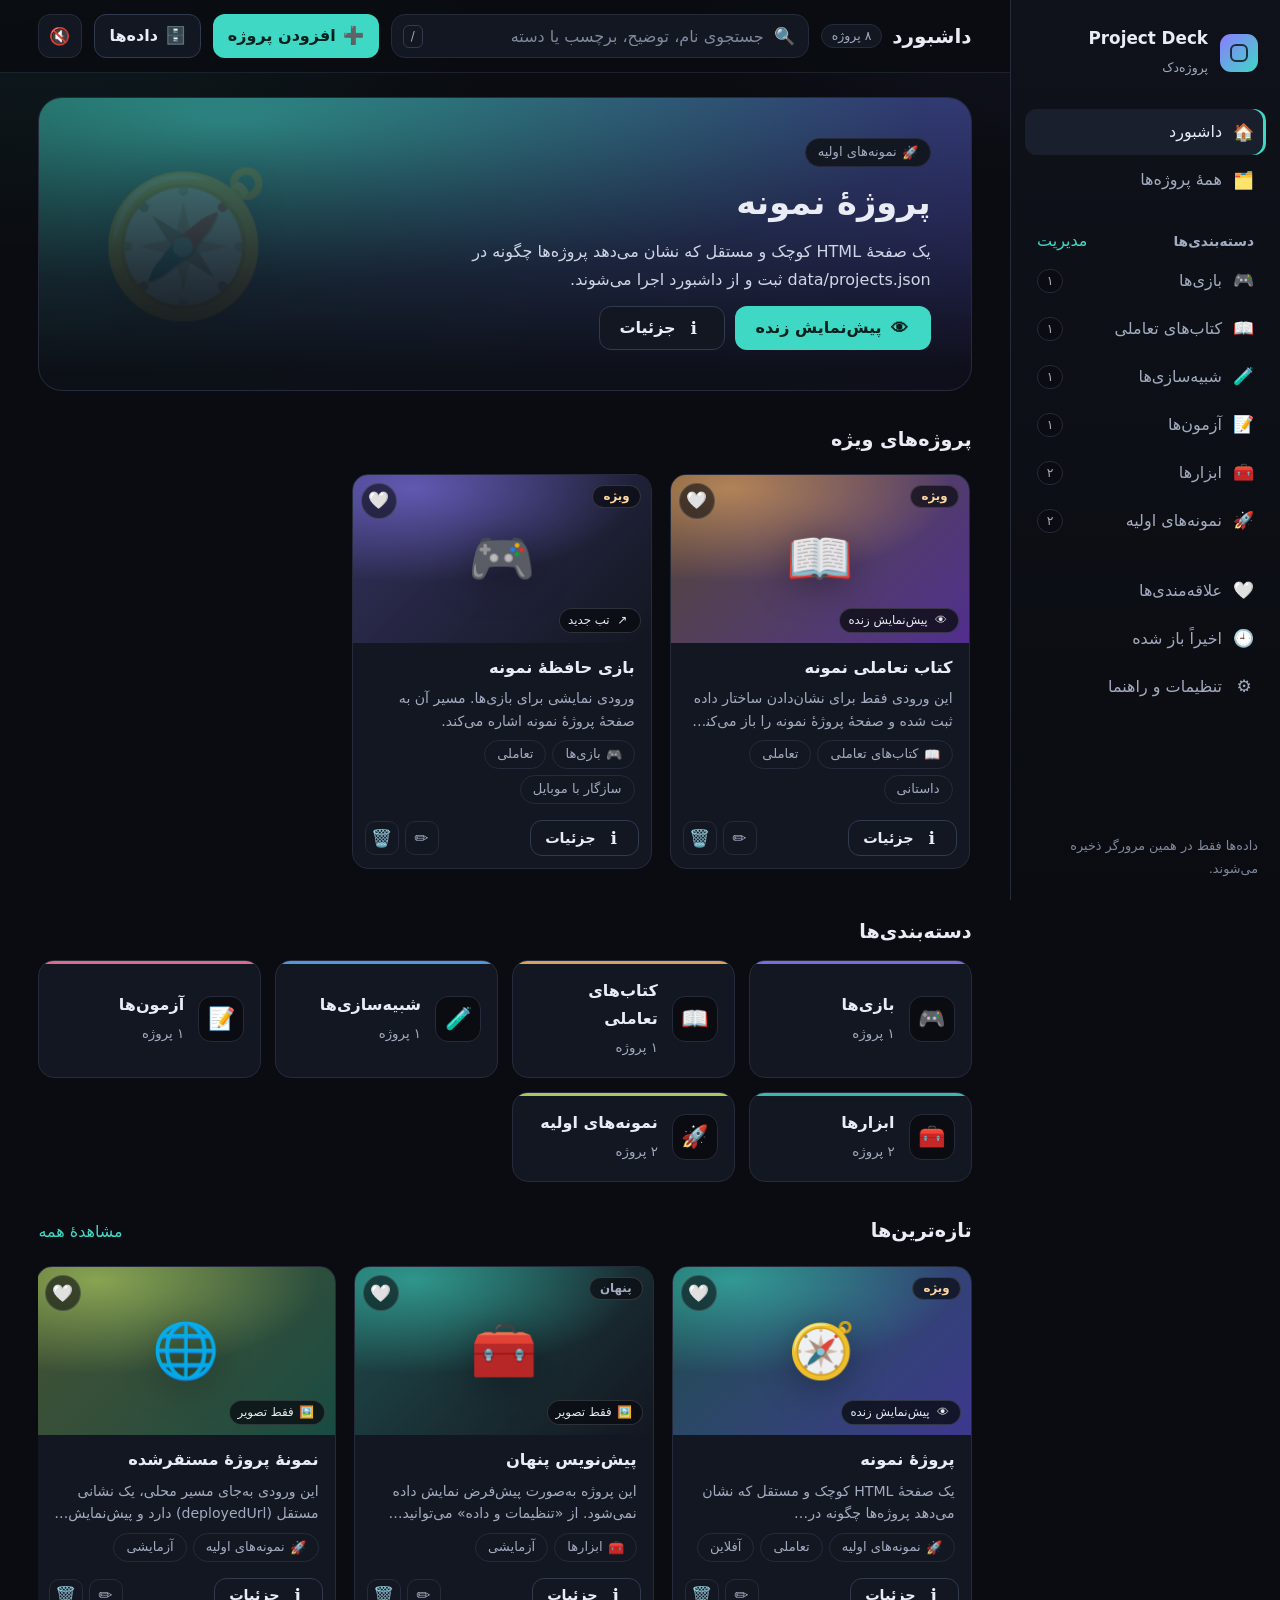
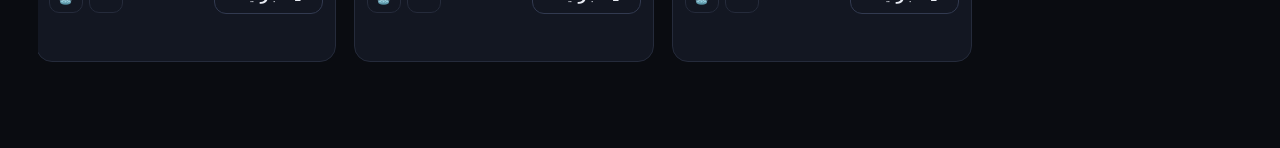
==== index.html @ 65c1cb89 "Create htaml-dashboard" ====
<!doctype html>
<html lang="fa" dir="rtl">
<head>
  <meta charset="utf-8">
  <meta name="viewport" content="width=device-width, initial-scale=1, viewport-fit=cover">
  <title>Project Deck | پروژه‌دک</title>
  <meta name="description" content="داشبورد شخصی برای سازمان‌دهی، پیش‌نمایش و اجرای پروژه‌های HTML.">
  <meta name="color-scheme" content="dark">
  <meta name="theme-color" content="#0a0c11">
  <link rel="icon" href="data:,">
  <link rel="stylesheet" href="assets/css/theme.css">
  <link rel="stylesheet" href="assets/css/style.css">
</head>
<body>
  <a class="skip-link" href="#main">پرش به محتوای اصلی</a>
  <div id="boot-notice" class="boot-notice" role="status" hidden></div>
  <div id="storage-notice" class="boot-notice" role="status" hidden></div>
  <script>
    /* اگر ماژول‌ها لود نشوند (مثلاً با file://) همین پیام دیده می‌شود؛ app.js پس از بوت موفق آن را پنهان می‌کند. */
    (function () {
      if (location.protocol === 'file:') {
        var n = document.getElementById('boot-notice');
        n.hidden = false;
        n.textContent = 'این صفحه با file:// باز شده است و مرورگر ماژول‌های جاوااسکریپت و خواندن JSON را مسدود می‌کند. پوشهٔ پروژه را با یک سرور ایستا اجرا کنید (راهنما در README.md).';
      }
    })();
  </script>

  <div class="app" id="app">
    <aside class="sidebar" id="sidebar" aria-label="ناوبری اصلی">
      <div class="brand">
        <span class="brand-mark" aria-hidden="true"></span>
        <div><strong id="brand-title">Project Deck</strong><small>پروژه‌دک</small></div>
      </div>
      <nav class="nav" id="nav-main" aria-label="بخش‌های اصلی"></nav>
      <div class="nav-group">
        <div class="nav-title-row"><h2 class="nav-title">دسته‌بندی‌ها</h2>
          <button type="button" class="link" id="manage-cats-btn" data-action="manage-categories" hidden>مدیریت</button></div>
        <nav class="nav" id="nav-categories" aria-label="دسته‌بندی‌ها"></nav>
      </div>
      <nav class="nav" id="nav-lib" aria-label="کتابخانهٔ شخصی"></nav>
      <p class="sidebar-foot">داده‌ها فقط در همین مرورگر ذخیره می‌شوند.</p>
    </aside>
    <div class="scrim" id="scrim" hidden></div>

    <div class="main-col">
      <header class="topbar">
        <button type="button" class="icon-btn menu-btn" id="menu-btn" aria-label="باز کردن منو" aria-controls="sidebar" aria-expanded="false" data-icon="menu"></button>
        <div class="topbar-title">
          <h1 id="page-title">داشبورد</h1>
          <span class="count-pill" id="page-count" hidden></span>
        </div>
        <form class="search" id="search-form" role="search">
          <label class="sr-only" for="search-input">جستجو در پروژه‌ها</label>
          <span class="search-ico" data-icon="search" aria-hidden="true"></span>
          <input id="search-input" type="search" placeholder="جستجوی نام، توضیح، برچسب یا دسته" autocomplete="off" spellcheck="false">
          <button type="button" class="search-clear" id="search-clear" aria-label="پاک کردن جستجو" hidden data-icon="close"></button>
          <kbd aria-hidden="true">/</kbd>
        </form>
        <button type="button" class="btn btn-primary top-btn" id="add-btn" data-action="add-project" aria-label="افزودن پروژه"><span data-icon="plus"></span><span class="hide-sm">افزودن پروژه</span></button>
        <div class="popover-wrap">
          <button type="button" class="btn btn-ghost top-btn" id="data-btn" aria-haspopup="menu" aria-expanded="false" aria-controls="data-menu" aria-label="داده‌ها: ورود، خروج و مدیریت"><span data-icon="data"></span><span class="hide-sm">داده‌ها</span></button>
          <div class="popover" id="data-menu" role="menu" aria-label="داده‌ها" hidden>
            <button type="button" role="menuitem" data-action="export">دریافت خروجی JSON</button>
            <button type="button" role="menuitem" data-action="import-pick">وارد کردن فایل JSON</button>
            <button type="button" role="menuitem" data-action="manage-categories">مدیریت دسته‌ها</button>
            <button type="button" role="menuitemcheckbox" id="manage-toggle" aria-checked="true" data-action="toggle-manage">حالت مدیریت: روشن</button>
            <a role="menuitem" href="?view=settings" data-nav>تنظیمات و راهنما</a>
          </div>
        </div>
        <button type="button" class="icon-btn" id="audio-btn" aria-pressed="false" aria-label="پخش موسیقی محیطی" hidden></button>
      </header>

      <main id="main" tabindex="-1">
        <noscript><p class="boot-notice">برای استفاده از Project Deck باید جاوااسکریپت فعال باشد.</p></noscript>
        <p class="loading">در حال بارگذاری…</p>
      </main>
    </div>
  </div>

  <dialog id="preview-dialog" class="modal modal-lg" aria-labelledby="pv-title"></dialog>
  <dialog id="live-dialog" class="modal modal-xl" aria-labelledby="lv-title"></dialog>
  <input type="file" id="import-input" accept="application/json,.json" hidden>
  <div id="toasts" class="toasts" aria-live="polite"></div>

  <script type="module" src="assets/js/app.js"></script>
</body>
</html>
---- assets/css/theme.css ----
/* Project Deck — theme.css
   هویت بصری در همین فایل است: رنگ‌ها، شعاع گوشه‌ها، فونت و پس‌زمینه.
   برای تغییر ظاهر فقط مقدارهای زیر را عوض کنید؛ منطق برنامه و style.css را لازم نیست دست بزنید.
   --accent       رنگ اصلی (دکمه‌های اصلی، فوکوس، وضعیت فعال)
   --accent-2     رنگ ثانویه (کم‌مصرف: گرادیان آرم و نقاط تأکید)
   --font-ui      فونت رابط؛ فونت محلی را در style.css با @font-face تعریف کنید
   --bg-image     تصویر پس‌زمینه (یا در data/projects.json با settings.backgroundImage) */
:root {
  color-scheme: dark;
  --bg: #0a0c11; --bg-2: #0f121a; --surface: #131722; --surface-2: #1a1f2d;
  --line: #252b3b; --line-2: #323a50;
  --text: #e9ecf4; --muted: #a2abbf; --faint: #7f889e;
  --accent: #3fd8c5; --accent-2: #8b7cff; --accent-ink: #06211d; --danger: #ff6b81;
  --radius: 16px; --shadow: 0 14px 34px -14px rgba(0, 0, 0, .7);
  --sidebar-w: 270px; --flip: 1;
  --font-ui: "Vazirmatn", "Vazir", "IRANSans", "Shabnam", "Segoe UI", Tahoma, system-ui, -apple-system, sans-serif;
  --bg-image: none;   /* مثال: url("../backgrounds/background.webp") */
  --bg-overlay: none; /* وقتی تصویر پس‌زمینه هست خودکار تیره می‌شود تا خوانایی حفظ شود */
}
:root[dir="ltr"] { --flip: -1; }
---- assets/css/style.css ----
/* Project Deck — style.css
   فونت محلی (اختیاری): پس از قرار دادن فایل در assets/fonts/ این بلوک را از حالت کامنت خارج کنید.
@font-face { font-family: "Vazirmatn"; src: url("../fonts/Vazirmatn-Regular.woff2") format("woff2"); font-weight: 400; font-display: swap; }
@font-face { font-family: "Vazirmatn"; src: url("../fonts/Vazirmatn-Bold.woff2") format("woff2"); font-weight: 700; font-display: swap; }
*/
*, *::before, *::after { box-sizing: border-box; }
[hidden] { display: none !important; }
html { -webkit-text-size-adjust: 100%; scroll-behavior: smooth; }
body {
  margin: 0; min-height: 100vh; font-family: var(--font-ui); font-size: 16px; line-height: 1.75; color: var(--text);
  background: var(--bg-overlay), var(--bg-image) center / cover no-repeat fixed,
    radial-gradient(900px 520px at 88% -8%, rgba(139, 124, 255, .13), transparent 62%),
    radial-gradient(760px 420px at 4% 0, rgba(63, 216, 197, .08), transparent 60%), var(--bg);
  scrollbar-color: var(--line-2) transparent;
}
h1, h2, h3 { margin: 0; line-height: 1.4; }
a { color: inherit; }
button, input, select { font: inherit; color: inherit; }
:focus-visible { outline: 2px solid var(--accent); outline-offset: 2px; border-radius: 6px; }
code { direction: ltr; unicode-bidi: isolate; font-family: ui-monospace, SFMono-Regular, Menlo, Consolas, monospace; font-size: .86em; background: var(--bg); border: 1px solid var(--line); border-radius: 6px; padding: 0 6px; }
.sr-only { position: absolute; width: 1px; height: 1px; margin: -1px; padding: 0; overflow: hidden; clip: rect(0 0 0 0); white-space: nowrap; border: 0; }
.skip-link { position: fixed; inset-block-start: 8px; inset-inline-start: 8px; z-index: 100; padding: 8px 14px; border-radius: 8px; background: var(--accent); color: var(--accent-ink); transform: translateY(-220%); }
.skip-link:focus { transform: none; }
.boot-notice { margin: 0; padding: 12px 20px; background: #2a2112; color: #ffd58a; border-bottom: 1px solid #4a3a1a; font-size: .92rem; }
.loading { color: var(--muted); }

/* icons */
.ico { width: 20px; height: 20px; flex: none; fill: none; stroke: currentColor; stroke-width: 1.8; stroke-linecap: round; stroke-linejoin: round; }
.ico-emoji { display: inline-grid; place-items: center; font-size: 17px; line-height: 1; stroke: none; }

/* layout */
.app { display: grid; grid-template-columns: var(--sidebar-w) minmax(0, 1fr); min-height: 100vh; }
.main-col { min-width: 0; }
.sidebar { position: sticky; top: 0; height: 100vh; overflow-y: auto; padding: 20px 14px; display: flex; flex-direction: column; gap: 24px; background: linear-gradient(180deg, var(--bg-2), var(--bg)); border-inline-end: 1px solid var(--line); }
.brand { display: flex; align-items: center; gap: 12px; padding: 4px 8px; }
.brand-mark { position: relative; width: 38px; height: 38px; flex: none; border-radius: 11px; background: linear-gradient(135deg, var(--accent-2), var(--accent)); }
.brand-mark::after { content: ""; position: absolute; inset: 10px; border-radius: 6px; border: 2px solid rgba(10, 12, 17, .78); }
.brand strong { display: block; font-size: 1.05rem; }
.brand small { color: var(--muted); font-size: .78rem; }
.nav { display: flex; flex-direction: column; gap: 2px; }
.nav-title { font-size: .86rem; font-weight: 600; color: var(--muted); padding: 0 12px 6px; }
.nav-link { display: flex; align-items: center; gap: 12px; padding: 9px 12px; border-radius: 12px; color: var(--muted); text-decoration: none; transition: background .15s, color .15s; }
.nav-link:hover { background: var(--surface); color: var(--text); }
.nav-link[aria-current="page"] { background: var(--surface-2); color: var(--text); box-shadow: inset calc(-3px * var(--flip)) 0 0 var(--accent); }
.nav-link .count { margin-inline-start: auto; min-width: 26px; padding: 0 8px; text-align: center; font-size: .78rem; color: var(--muted); background: var(--bg); border: 1px solid var(--line); border-radius: 99px; }
.nav-empty { margin: 0; padding: 0 12px; color: var(--muted); font-size: .9rem; }
.sidebar-foot { margin: auto 0 0; padding: 0 8px; color: var(--faint); font-size: .8rem; }
.scrim { position: fixed; inset: 0; z-index: 40; background: rgba(4, 5, 9, .6); }

.topbar { position: sticky; top: 0; z-index: 20; display: flex; align-items: center; gap: 12px; padding: 14px clamp(16px, 3vw, 40px); background: rgba(10, 12, 17, .86); backdrop-filter: blur(12px); border-bottom: 1px solid rgba(37, 43, 59, .7); }
.search { position: relative; flex: 1; max-width: 560px; display: flex; align-items: center; }
.search input { width: 100%; height: 44px; padding-inline: 44px; border-radius: 14px; border: 1px solid var(--line); background: var(--surface); transition: border-color .15s, box-shadow .15s; }
.search input::placeholder { color: var(--faint); }
.search input:focus { outline: none; border-color: var(--accent); box-shadow: 0 0 0 3px rgba(63, 216, 197, .18); }
.search-ico { position: absolute; inset-inline-start: 14px; display: grid; color: var(--muted); pointer-events: none; }
.search kbd { position: absolute; inset-inline-end: 12px; padding: 0 7px; font: inherit; font-size: .75rem; color: var(--muted); border: 1px solid var(--line-2); border-radius: 6px; pointer-events: none; }
.icon-btn { display: inline-grid; place-items: center; width: 44px; height: 44px; flex: none; border-radius: 12px; border: 1px solid var(--line); background: var(--surface); color: var(--muted); cursor: pointer; transition: color .15s, border-color .15s, background .15s; }
.icon-btn:hover { color: var(--text); border-color: var(--line-2); }
.icon-btn[aria-pressed="true"] { color: var(--accent); border-color: rgba(63, 216, 197, .5); }
.menu-btn { display: none; }
main { display: flex; flex-direction: column; gap: 36px; padding: 24px clamp(16px, 3vw, 40px) 72px; outline: none; }

/* page parts */
.page-head { display: flex; flex-wrap: wrap; align-items: flex-end; justify-content: space-between; gap: 14px; }
.page-head h1 { font-size: clamp(1.5rem, 3vw, 2rem); }
.muted { margin: 2px 0 0; color: var(--muted); font-size: .95rem; }
.select select { height: 40px; padding: 0 12px; border-radius: 12px; border: 1px solid var(--line); background: var(--surface); cursor: pointer; }
.chips { display: flex; flex-wrap: wrap; gap: 8px; margin: 0; padding: 0; list-style: none; }
.chip { display: inline-flex; align-items: center; gap: 6px; padding: 2px 12px; font-size: .82rem; border-radius: 99px; border: 1px solid var(--line); background: var(--surface); color: var(--muted); }
.chip .ico { width: 15px; height: 15px; }
.chip .ico-emoji { font-size: 13px; }
button.chip { cursor: pointer; transition: border-color .15s, color .15s; }
button.chip:hover { border-color: var(--line-2); color: var(--text); }
button.chip[aria-pressed="true"] { background: rgba(63, 216, 197, .12); border-color: rgba(63, 216, 197, .55); color: var(--accent); }
.btn { display: inline-flex; align-items: center; justify-content: center; gap: 8px; height: 44px; padding: 0 20px; border: 1px solid transparent; border-radius: 12px; font-weight: 600; text-decoration: none; white-space: nowrap; cursor: pointer; transition: filter .15s, background .15s, border-color .15s; }
.btn-primary { background: var(--accent); color: var(--accent-ink); }
.btn-primary:hover { filter: brightness(1.08); }
.btn-ghost { background: var(--surface); border-color: var(--line-2); }
.btn-ghost:hover { background: var(--surface-2); }
.btn-danger { color: var(--danger); border-color: rgba(255, 107, 129, .4); }
.btn[disabled] { opacity: .5; cursor: not-allowed; }
.btn-sm { height: 36px; padding: 0 14px; font-size: .9rem; }
.btn-row { display: flex; flex-wrap: wrap; gap: 10px; }
.link { padding: 0; border: 0; background: none; color: var(--accent); text-decoration: none; cursor: pointer; }
.link:hover { text-decoration: underline; }
.shelf { display: flex; flex-direction: column; gap: 14px; }
.shelf-head { display: flex; align-items: baseline; justify-content: space-between; gap: 12px; }
.shelf-head h2 { font-size: 1.2rem; }
.row { display: flex; gap: 18px; padding: 6px 2px 14px; overflow-x: auto; scroll-snap-type: x proximity; scrollbar-width: thin; }
.row > .card { flex: 0 0 clamp(240px, 26vw, 300px); scroll-snap-align: start; }
.grid { display: grid; grid-template-columns: repeat(auto-fill, minmax(min(100%, 250px), 1fr)); gap: 20px; }

/* cover + card */
.cover { position: absolute; inset: 0; display: grid; place-items: center; overflow: hidden;
  background: linear-gradient(135deg, var(--c1), var(--c2));
  background: radial-gradient(120% 90% at 20% 8%, color-mix(in srgb, var(--c1) 55%, transparent), transparent 62%),
    linear-gradient(135deg, color-mix(in srgb, var(--c1) 30%, #0e1118), color-mix(in srgb, var(--c2) 62%, #0e1118)); }
.cover-icon { position: relative; color: rgba(255, 255, 255, .92); filter: drop-shadow(0 6px 18px rgba(0, 0, 0, .35)); }
.cover-icon .ico { width: 58px; height: 58px; stroke-width: 1.4; }
.cover-icon .ico-emoji { width: auto; height: auto; font-size: 54px; }
.cover-img { position: absolute; inset: 0; width: 100%; height: 100%; object-fit: cover; }
.card { position: relative; display: flex; flex-direction: column; overflow: hidden; border-radius: var(--radius); border: 1px solid var(--line); background: var(--surface); transition: transform .18s ease, border-color .18s ease, box-shadow .18s ease; }
.card:hover, .card:focus-within { transform: translateY(-3px); border-color: var(--line-2); box-shadow: var(--shadow); }
.card-cover { position: relative; aspect-ratio: 16 / 9; }
.card-body { display: flex; flex-direction: column; gap: 8px; padding: 14px 16px 16px; }
.card-title { font-size: 1.02rem; overflow-wrap: anywhere; display: -webkit-box; -webkit-line-clamp: 2; line-clamp: 2; -webkit-box-orient: vertical; overflow: hidden; }
.card-link { padding: 0; border: 0; background: none; text-align: start; font-weight: 700; cursor: pointer; }
.card-link::after { content: ""; position: absolute; inset: 0; z-index: 1; }
.card-link:focus-visible { outline: none; }
.card-link:focus-visible::after { outline: 2px solid var(--accent); outline-offset: -2px; border-radius: var(--radius); }
.card-sub { margin: 0; min-height: 3.2em; overflow-wrap: anywhere; color: var(--muted); font-size: .88rem; line-height: 1.6; display: -webkit-box; -webkit-line-clamp: 2; line-clamp: 2; -webkit-box-orient: vertical; overflow: hidden; }
.card-meta { display: flex; flex-wrap: wrap; gap: 6px; }
.badge { position: absolute; inset-block-start: 10px; inset-inline-start: 10px; z-index: 2; padding: 0 10px; font-size: .74rem; font-weight: 700; color: #ffd9a0; background: rgba(10, 12, 17, .72); border: 1px solid rgba(255, 255, 255, .14); border-radius: 99px; }
.fav-btn, .play-btn { position: absolute; z-index: 2; display: grid; place-items: center; border-radius: 50%; cursor: pointer; }
.fav-btn { inset-block-start: 8px; inset-inline-end: 8px; width: 36px; height: 36px; color: #fff; background: rgba(10, 12, 17, .6); border: 1px solid rgba(255, 255, 255, .14); }
.fav-btn[aria-pressed="true"] { color: #ff7a9c; }
.play-btn { inset-block-end: 12px; inset-inline-end: 12px; width: 44px; height: 44px; border: 0; background: var(--accent); color: var(--accent-ink); opacity: 0; transform: translateY(6px); transition: opacity .18s, transform .18s; }
.card:hover .play-btn, .card:focus-within .play-btn { opacity: 1; transform: none; }
@media (hover: none) { .play-btn { opacity: 1; transform: none; } }

/* hero */
.hero { position: relative; display: flex; align-items: flex-end; min-height: 250px; overflow: hidden; isolation: isolate; border: 1px solid var(--line); border-radius: 24px; }
.hero-bg { position: absolute; inset: 0; z-index: -2; }
.hero-bg .cover { justify-items: end; padding-inline-end: 9%; }
.hero-bg .cover-icon { opacity: .22; }
.hero-bg .cover-icon .ico { width: 150px; height: 150px; }
.hero-bg .cover-icon .ico-emoji { font-size: 140px; }
.hero::after { content: ""; position: absolute; inset: 0; z-index: -1; background: linear-gradient(0deg, rgba(10, 12, 17, .93) 6%, rgba(10, 12, 17, .45) 55%, rgba(10, 12, 17, .1)); }
.hero-body { display: flex; flex-direction: column; gap: 12px; max-width: 640px; padding: clamp(20px, 4vw, 40px); }
.hero h2 { font-size: clamp(1.5rem, 3.4vw, 2.1rem); overflow-wrap: anywhere; }
.hero p { margin: 0; color: #cfd6e6; display: -webkit-box; -webkit-line-clamp: 2; line-clamp: 2; -webkit-box-orient: vertical; overflow: hidden; }
.tiles { display: grid; grid-template-columns: repeat(auto-fill, minmax(210px, 1fr)); gap: 14px; }
.tile { position: relative; display: flex; align-items: center; gap: 14px; padding: 16px; overflow: hidden; text-decoration: none; border: 1px solid var(--line); border-radius: var(--radius); background: var(--surface); transition: border-color .18s, background .18s; }
.tile:hover { border-color: var(--line-2); background: var(--surface-2); }
.tile::before { content: ""; position: absolute; inset-inline: 0; top: 0; height: 3px; background: var(--tile, var(--accent-2)); opacity: .85; }
.tile-ico { display: grid; place-items: center; width: 46px; height: 46px; flex: none; border-radius: 13px; background: var(--bg); border: 1px solid var(--line); }
.tile-ico .ico { width: 24px; height: 24px; }
.tile-ico .ico-emoji { font-size: 22px; width: auto; height: auto; }
.tile strong { display: block; }
.tile small { color: var(--muted); }

/* empty / notices */
.empty { display: flex; flex-direction: column; align-items: center; gap: 12px; max-width: 480px; margin: 8vh auto; text-align: center; }
.empty p { margin: 0; color: var(--muted); }
.empty-art { position: relative; width: 150px; height: 100px; margin-bottom: 8px; }
.empty-art span { position: absolute; width: 96px; height: 64px; border-radius: 14px; border: 1px solid var(--line-2); background: var(--surface); }
.empty-art span:nth-child(1) { inset-inline-start: 0; top: 22px; transform: rotate(-8deg); opacity: .5; }
.empty-art span:nth-child(2) { inset-inline-start: 22px; top: 10px; transform: rotate(4deg); opacity: .78; }
.empty-art span:nth-child(3) { inset-inline-start: 42px; top: 0; background: linear-gradient(135deg, rgba(139, 124, 255, .38), rgba(63, 216, 197, .26)); }
.empty-actions { display: flex; flex-wrap: wrap; justify-content: center; gap: 10px; margin-top: 6px; }

/* settings */
.panels { display: grid; grid-template-columns: repeat(auto-fit, minmax(min(100%, 340px), 1fr)); gap: 18px; }
.panel { display: flex; flex-direction: column; gap: 14px; padding: 20px; border: 1px solid var(--line); border-radius: var(--radius); background: var(--surface); }
.panel h2 { font-size: 1.05rem; }
.panel p { margin: 0; color: var(--muted); }
.panel fieldset { display: flex; flex-direction: column; gap: 6px; margin: 0; padding: 0; border: 0; }
.panel legend { padding: 0; margin-bottom: 4px; font-weight: 600; }
.panel label { display: flex; align-items: center; gap: 10px; cursor: pointer; }
.panel input[type="radio"], .panel input[type="checkbox"] { width: 18px; height: 18px; accent-color: var(--accent); }
.facts { display: grid; grid-template-columns: repeat(auto-fit, minmax(160px, 1fr)); gap: 12px 24px; margin: 0; }
.facts dt { color: var(--muted); font-size: .82rem; }
.facts dd { margin: 0; font-weight: 600; overflow-wrap: anywhere; }
.warn-list { margin: 0; padding-inline-start: 20px; color: #ffd58a; font-size: .9rem; }


.toasts { position: fixed; inset-inline: 0; bottom: 20px; z-index: 200; display: grid; justify-items: center; gap: 8px; padding: 0 16px; pointer-events: none; }
.toast { pointer-events: auto; padding: 10px 18px; border: 1px solid var(--line-2); border-radius: 12px; background: var(--surface-2); box-shadow: var(--shadow); animation: pop .2s ease; }
.toast.is-error { border-color: rgba(255, 107, 129, .6); }

@media (max-width: 900px) {
  .app { grid-template-columns: minmax(0, 1fr); }
  .menu-btn { display: inline-grid; }
  .sidebar { position: fixed; inset-block: 0; inset-inline-start: 0; z-index: 50; width: min(86vw, 300px); transform: translateX(calc(100% * var(--flip))); transition: transform .22s ease; border-inline-end: 0; border-inline-start: 1px solid var(--line); }
  .sidebar-open .sidebar { transform: none; }
  .hero { min-height: 300px; }
  .hero-bg .cover { padding-inline-end: 4%; }
}
@media (max-width: 560px) {
  .search kbd { display: none; }
  .pv-head, .pv-body { padding-inline: 16px; }
  .pv-stage { aspect-ratio: 16 / 10; }
}
@media (prefers-reduced-motion: reduce) {
  *, *::before, *::after { animation: none !important; transition: none !important; scroll-behavior: auto !important; }
}

/* ===== مرحله ۲: هدر، منو، کارت‌ها، فرم‌ها و پنجره‌ها ===== */
.nav-title-row { display: flex; align-items: baseline; justify-content: space-between; padding-inline-end: 12px; }
.sidebar .nav + .nav-group, .sidebar .nav-group + .nav { margin-top: 0; }
.topbar { flex-wrap: nowrap; }
.topbar-title { display: flex; align-items: center; gap: 10px; min-width: 0; flex: none; }
.topbar-title h1 { font-size: 1.25rem; white-space: nowrap; overflow: hidden; text-overflow: ellipsis; max-width: 22ch; }
.count-pill { padding: 0 10px; font-size: .78rem; color: var(--muted); border: 1px solid var(--line); border-radius: 99px; background: var(--surface); white-space: nowrap; }
.search { min-width: 0; }
.search-clear { position: absolute; inset-inline-end: 36px; display: grid; place-items: center; width: 28px; height: 28px; padding: 0; border: 0; border-radius: 8px; background: transparent; color: var(--muted); cursor: pointer; }
.search-clear:hover { color: var(--text); background: var(--surface-2); }
.search input { padding-inline: 44px 68px; }
.top-btn { height: 44px; padding: 0 14px; flex: none; }
.popover-wrap { position: relative; }
.popover { position: absolute; inset-inline-end: 0; top: calc(100% + 8px); z-index: 30; min-width: 230px; padding: 6px; display: flex; flex-direction: column; border: 1px solid var(--line-2); border-radius: 14px; background: var(--surface-2); box-shadow: var(--shadow); }
.popover > * { display: block; padding: 9px 12px; border: 0; border-radius: 9px; background: none; text-align: start; text-decoration: none; cursor: pointer; }
.popover > *:hover, .popover > *:focus-visible { background: var(--surface); }
.popover [aria-checked="true"]::before { content: "✓ "; color: var(--accent); }

.badges { position: absolute; inset-block-start: 10px; inset-inline-start: 10px; z-index: 2; display: flex; gap: 6px; }
.badges .badge { position: static; }
.badge-muted { color: var(--muted); }
.mode-pill { position: absolute; inset-block-end: 10px; inset-inline-start: 10px; z-index: 2; display: inline-flex; align-items: center; gap: 6px; padding: 1px 10px 1px 8px; font-size: .74rem; border-radius: 99px; color: var(--text); background: rgba(10, 12, 17, .78); border: 1px solid rgba(255, 255, 255, .14); }
.mode-pill .ico { width: 14px; height: 14px; }
.mode-pill .ico-emoji { font-size: 12px; }
.card-foot { position: relative; z-index: 2; display: flex; align-items: center; gap: 6px; padding: 0 12px 12px 12px; }
.spacer { flex: 1; }
.icon-btn.sm { width: 34px; height: 34px; border-radius: 10px; }
.icon-btn.danger:hover { color: var(--danger); border-color: rgba(255, 107, 129, .5); }
.icon-btn[disabled] { opacity: .4; cursor: not-allowed; }
.btn-danger-solid { background: var(--danger); color: #2a0a10; }
.btn-danger-solid[disabled] { opacity: .45; cursor: not-allowed; }
.filter-bar { display: flex; flex-wrap: wrap; align-items: center; gap: 12px; color: var(--muted); }
.page-head { align-items: center; }
.page-head .muted { flex: 1; margin: 0; }

/* پنجره‌ها */
.modal { width: min(560px, 94vw); max-width: none; max-height: 92vh; margin: auto; padding: 0; overflow: visible; border: 0; background: transparent; color: inherit; }
.modal-lg { width: min(760px, 94vw); }
.modal-xl { width: min(1100px, 96vw); }
.modal-sm { width: min(460px, 94vw); }
.modal::backdrop { background: rgba(4, 5, 9, .76); backdrop-filter: blur(3px); }
.modal[open] { animation: pop .18s ease; }
@keyframes pop { from { opacity: 0; transform: translateY(10px) scale(.985); } }
.modal-shell { display: flex; flex-direction: column; max-height: 92vh; overflow: hidden; border: 1px solid var(--line-2); border-radius: 22px; background: var(--surface); box-shadow: 0 30px 80px -20px rgba(0, 0, 0, .8); }
form.modal-shell, .modal-shell > form { min-height: 0; }
.modal-shell > form { display: flex; flex-direction: column; min-height: 0; flex: 1; }
.modal-head, .pv-head { display: flex; align-items: center; justify-content: space-between; gap: 16px; padding: 16px 22px; border-bottom: 1px solid var(--line); }
.modal-head h2, .pv-head h2 { font-size: 1.2rem; overflow-wrap: anywhere; }
.pv-head { align-items: flex-start; border-bottom: 0; }
.pv-head p { margin: 2px 0 0; color: var(--muted); }
.modal-body, .pv-body { display: flex; flex-direction: column; gap: 16px; min-height: 0; padding: 20px 22px; overflow-y: auto; }
.modal-foot { display: flex; justify-content: flex-end; gap: 10px; padding: 14px 22px; border-top: 1px solid var(--line); background: var(--bg-2); }
.modal-body p { margin: 0; }
.pv-stage { position: relative; flex: none; aspect-ratio: 16 / 7; max-height: 40vh; background: #000; }
.pv-cover { position: absolute; inset: 0; aspect-ratio: auto; }
.pv-desc { margin: 0; color: #cfd6e6; max-width: 70ch; overflow-wrap: anywhere; }
.pv-actions { display: flex; flex-wrap: wrap; gap: 10px; }

/* فرم‌ها */
.field { display: flex; flex-direction: column; gap: 6px; }
.field label, .choices legend { font-weight: 600; font-size: .94rem; }
.req { color: var(--danger); }
.form input[type="text"], .form select, .form textarea, .choice select { width: 100%; padding: 10px 12px; border: 1px solid var(--line-2); border-radius: 12px; background: var(--bg-2); transition: border-color .15s, box-shadow .15s; }
.form textarea { resize: vertical; min-height: 64px; }
.form input:focus, .form select:focus, .form textarea:focus, .choice select:focus { outline: none; border-color: var(--accent); box-shadow: 0 0 0 3px rgba(63, 216, 197, .18); }
.form [aria-invalid="true"] { border-color: var(--danger); }
.hint { margin: 0; color: var(--muted); font-size: .84rem; }
.field-error { margin: 0; color: #ff9aaa; font-size: .88rem; }
.field-error::before { content: "⚠ "; }
.error-summary { padding: 12px 14px; border: 1px solid rgba(255, 107, 129, .55); border-radius: 12px; background: rgba(255, 107, 129, .08); }
.error-summary ul { margin: 6px 0 0; padding-inline-start: 20px; }
.note { padding: 10px 14px; border-radius: 12px; border: 1px dashed var(--line-2); color: var(--muted); font-size: .88rem; }
.choices { display: flex; flex-direction: column; gap: 8px; margin: 0; padding: 0; border: 0; }
.choice { display: flex; align-items: flex-start; gap: 12px; padding: 10px 12px; border: 1px solid var(--line); border-radius: 12px; cursor: pointer; transition: border-color .15s, background .15s; }
.choice:hover { border-color: var(--line-2); }
.choice:has(input:checked) { border-color: rgba(63, 216, 197, .6); background: rgba(63, 216, 197, .06); }
.choice input { margin-top: 5px; accent-color: var(--accent); width: 18px; height: 18px; }
.choice span { display: flex; flex-direction: column; gap: 2px; flex: 1; }
.choice small { color: var(--muted); }
.check { display: flex; align-items: center; gap: 10px; cursor: pointer; }
.check input { width: 18px; height: 18px; accent-color: var(--accent); }
.inline-fields { display: grid; grid-template-columns: repeat(auto-fit, minmax(220px, 1fr)); gap: 16px; align-items: end; }

/* مدیریت دسته‌ها */
.cat-list { display: flex; flex-direction: column; gap: 8px; margin: 0; padding: 0; list-style: none; }
.cat-row { display: flex; align-items: center; gap: 12px; padding: 10px 12px; border: 1px solid var(--line); border-radius: 14px; background: var(--bg-2); }
.cat-row.is-hidden { border-style: dashed; }
.cat-ico { display: grid; place-items: center; width: 40px; height: 40px; flex: none; border-radius: 12px; background: var(--surface); border: 1px solid var(--line); }
.cat-ico .ico-emoji { width: auto; height: auto; font-size: 20px; }
.cat-main { flex: 1; min-width: 0; display: flex; flex-wrap: wrap; align-items: center; gap: 4px 10px; }
.cat-main strong { overflow-wrap: anywhere; }
.cat-meta { display: flex; gap: 10px; width: 100%; color: var(--muted); font-size: .82rem; }
.cat-actions { display: flex; flex-wrap: wrap; justify-content: flex-end; gap: 6px; }

/* پیش‌نمایش زنده */
.lv-shell { height: min(86vh, 820px); }
.lv-head { display: flex; flex-wrap: wrap; align-items: center; justify-content: space-between; gap: 10px; padding: 12px 18px; border-bottom: 1px solid var(--line); }
.lv-title { display: flex; flex-direction: column; min-width: 0; }
.lv-title h2 { font-size: 1.05rem; overflow-wrap: anywhere; }
.lv-title .muted { margin: 0; font-size: .8rem; }
.lv-actions { display: flex; flex-wrap: wrap; align-items: center; gap: 8px; }
.lv-stage { position: relative; flex: 1; min-height: 240px; background: #fff; }
.lv-stage:fullscreen { background: #fff; }
.lv-frame { position: absolute; inset: 0; width: 100%; height: 100%; border: 0; background: #fff; }
.lv-loading { position: absolute; inset: 0; display: flex; align-items: center; justify-content: center; gap: 12px; background: var(--bg-2); color: var(--muted); }
.spinner { width: 22px; height: 22px; border-radius: 50%; border: 3px solid var(--line-2); border-top-color: var(--accent); animation: spin .8s linear infinite; }
@keyframes spin { to { transform: rotate(360deg); } }
.lv-fallback { position: absolute; inset: 0; display: flex; flex-direction: column; align-items: center; justify-content: center; gap: 10px; padding: 24px; text-align: center; background: var(--bg-2); }
.lv-fallback p { margin: 0; color: var(--muted); max-width: 52ch; }
.lv-fallback .lv-fallback-title { color: var(--text); font-weight: 700; font-size: 1.05rem; }
.lv-hint { margin: 0; padding: 10px 18px; color: var(--muted); font-size: .84rem; border-top: 1px solid var(--line); }

@media (max-width: 900px) {
  .topbar { flex-wrap: wrap; }
  .topbar-title { flex: 1; }
  .search { order: 5; flex: 1 0 100%; max-width: none; }
}
@media (max-width: 700px) {
  .hide-sm { display: none; }
  .top-btn { padding: 0; width: 44px; }
  .count-pill { display: none; }
  .cat-row { flex-wrap: wrap; }
  .modal-head, .modal-body, .pv-body, .modal-foot, .pv-head { padding-inline: 16px; }
  .lv-shell { height: 92vh; }
}
.hero-body .chip { align-self: flex-start; }
.form [aria-invalid="true"], .form [aria-invalid="true"]:focus { border-color: var(--danger); }
.form [aria-invalid="true"]:focus { box-shadow: 0 0 0 3px rgba(255, 107, 129, .2); }
.choice code, .hint code { white-space: nowrap; }
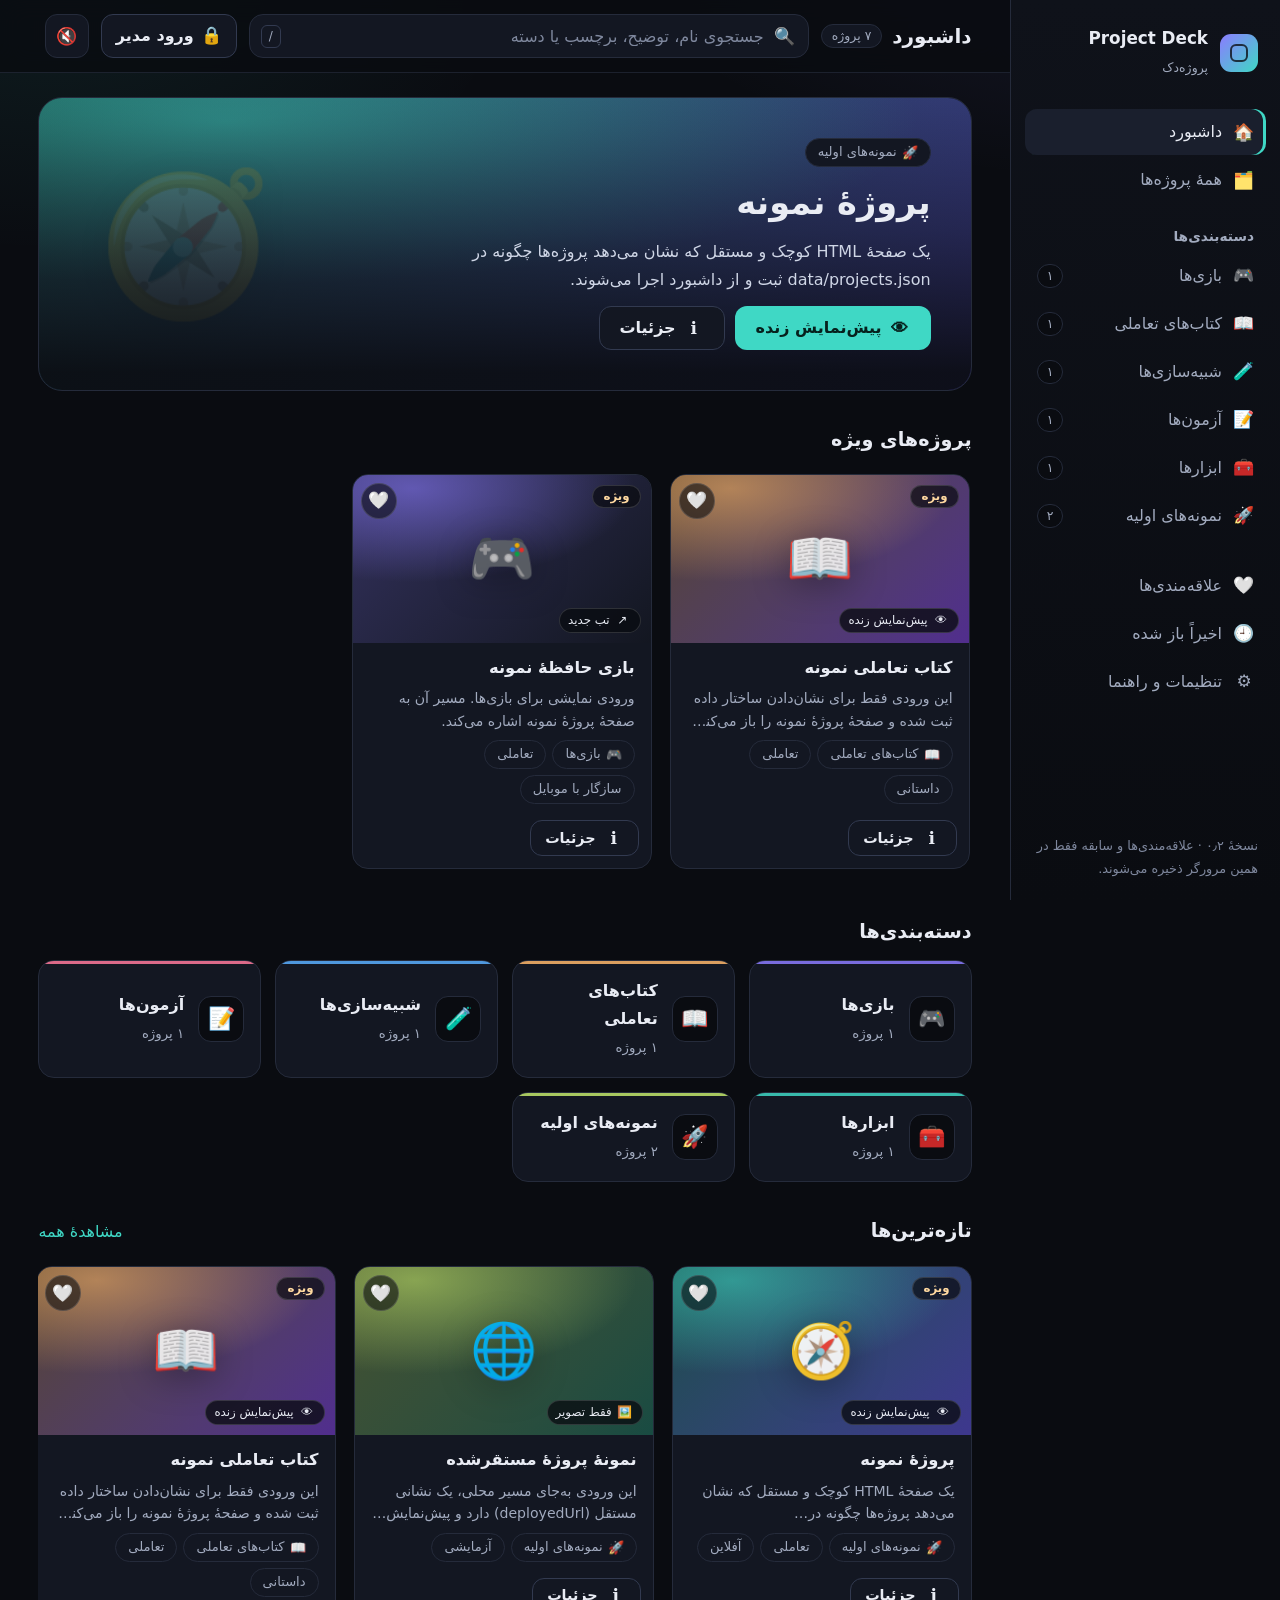
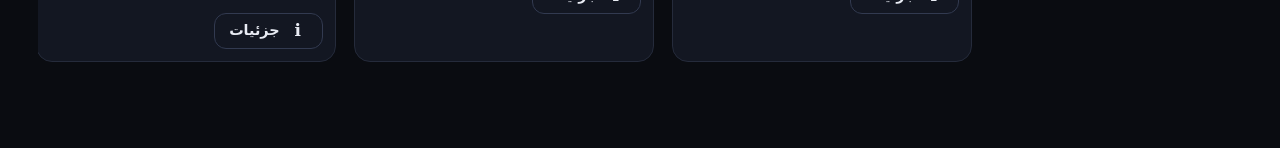
==== commit 42d27f3d: "Creat Dashboard" ====
--- a/index.html
+++ b/index.html
@@ -7,6 +7,8 @@
   <meta name="description" content="داشبورد شخصی برای سازمان‌دهی، پیش‌نمایش و اجرای پروژه‌های HTML.">
   <meta name="color-scheme" content="dark">
   <meta name="theme-color" content="#0a0c11">
+  <meta http-equiv="Content-Security-Policy" content="default-src 'self'; script-src 'self'; style-src 'self' 'unsafe-inline'; img-src 'self' data: blob:; font-src 'self'; media-src 'self'; connect-src 'self'; frame-src 'self' https: http:; object-src 'none'; base-uri 'self'; form-action 'self'">
+  <meta name="referrer" content="no-referrer">
   <link rel="icon" href="data:,">
   <link rel="stylesheet" href="assets/css/theme.css">
   <link rel="stylesheet" href="assets/css/style.css">
@@ -15,16 +17,7 @@
   <a class="skip-link" href="#main">پرش به محتوای اصلی</a>
   <div id="boot-notice" class="boot-notice" role="status" hidden></div>
   <div id="storage-notice" class="boot-notice" role="status" hidden></div>
-  <script>
-    /* اگر ماژول‌ها لود نشوند (مثلاً با file://) همین پیام دیده می‌شود؛ app.js پس از بوت موفق آن را پنهان می‌کند. */
-    (function () {
-      if (location.protocol === 'file:') {
-        var n = document.getElementById('boot-notice');
-        n.hidden = false;
-        n.textContent = 'این صفحه با file:// باز شده است و مرورگر ماژول‌های جاوااسکریپت و خواندن JSON را مسدود می‌کند. پوشهٔ پروژه را با یک سرور ایستا اجرا کنید (راهنما در README.md).';
-      }
-    })();
-  </script>
+  <script src="assets/js/boot-check.js"></script>
 
   <div class="app" id="app">
     <aside class="sidebar" id="sidebar" aria-label="ناوبری اصلی">
@@ -39,7 +32,7 @@
         <nav class="nav" id="nav-categories" aria-label="دسته‌بندی‌ها"></nav>
       </div>
       <nav class="nav" id="nav-lib" aria-label="کتابخانهٔ شخصی"></nav>
-      <p class="sidebar-foot">داده‌ها فقط در همین مرورگر ذخیره می‌شوند.</p>
+      <p class="sidebar-foot">نسخهٔ ۰٫۲ · علاقه‌مندی‌ها و سابقه فقط در همین مرورگر ذخیره می‌شوند.</p>
     </aside>
     <div class="scrim" id="scrim" hidden></div>
 
@@ -57,17 +50,23 @@
           <button type="button" class="search-clear" id="search-clear" aria-label="پاک کردن جستجو" hidden data-icon="close"></button>
           <kbd aria-hidden="true">/</kbd>
         </form>
-        <button type="button" class="btn btn-primary top-btn" id="add-btn" data-action="add-project" aria-label="افزودن پروژه"><span data-icon="plus"></span><span class="hide-sm">افزودن پروژه</span></button>
-        <div class="popover-wrap">
-          <button type="button" class="btn btn-ghost top-btn" id="data-btn" aria-haspopup="menu" aria-expanded="false" aria-controls="data-menu" aria-label="داده‌ها: ورود، خروج و مدیریت"><span data-icon="data"></span><span class="hide-sm">داده‌ها</span></button>
+        <button type="button" class="btn btn-primary top-btn" id="add-btn" data-action="add-project" aria-label="افزودن پروژه" hidden><span data-icon="plus"></span><span class="hide-sm">افزودن پروژه</span></button>
+        <div class="popover-wrap" id="data-wrap" hidden>
+          <button type="button" class="btn btn-ghost top-btn" id="data-btn" aria-haspopup="menu" aria-expanded="false" aria-controls="data-menu" aria-label="داده‌ها: پشتیبان و مدیریت"><span data-icon="data"></span><span class="hide-sm">داده‌ها</span></button>
           <div class="popover" id="data-menu" role="menu" aria-label="داده‌ها" hidden>
-            <button type="button" role="menuitem" data-action="export">دریافت خروجی JSON</button>
-            <button type="button" role="menuitem" data-action="import-pick">وارد کردن فایل JSON</button>
+            <button type="button" role="menuitem" data-action="export-publish">دریافت projects.json برای انتشار</button>
+            <button type="button" role="menuitem" data-action="export">دریافت پشتیبان (JSON)</button>
+            <button type="button" role="menuitem" data-action="import-pick">وارد کردن پشتیبان…</button>
             <button type="button" role="menuitem" data-action="manage-categories">مدیریت دسته‌ها</button>
+            <button type="button" role="menuitem" data-action="reset-demo">بازنشانی به داده‌های نمونه…</button>
+            <button type="button" role="menuitem" data-action="clear-local">پاک‌کردن دادهٔ محلی داشبورد…</button>
             <button type="button" role="menuitemcheckbox" id="manage-toggle" aria-checked="true" data-action="toggle-manage">حالت مدیریت: روشن</button>
             <a role="menuitem" href="?view=settings" data-nav>تنظیمات و راهنما</a>
           </div>
         </div>
+        <span class="admin-badge" id="admin-badge" hidden>مدیر</span>
+        <button type="button" class="btn btn-ghost top-btn" id="login-btn" data-action="login" aria-label="ورود مدیر"><span data-icon="lock"></span><span class="hide-sm">ورود مدیر</span></button>
+        <button type="button" class="btn btn-ghost top-btn" id="logout-btn" data-action="logout" aria-label="خروج از حالت مدیر" hidden><span data-icon="logout"></span><span class="hide-sm">خروج</span></button>
         <button type="button" class="icon-btn" id="audio-btn" aria-pressed="false" aria-label="پخش موسیقی محیطی" hidden></button>
       </header>
 
@@ -80,7 +79,6 @@
 
   <dialog id="preview-dialog" class="modal modal-lg" aria-labelledby="pv-title"></dialog>
   <dialog id="live-dialog" class="modal modal-xl" aria-labelledby="lv-title"></dialog>
-  <input type="file" id="import-input" accept="application/json,.json" hidden>
   <div id="toasts" class="toasts" aria-live="polite"></div>
 
   <script type="module" src="assets/js/app.js"></script>
--- a/assets/css/style.css
+++ b/assets/css/style.css
@@ -314,3 +314,17 @@
 .form [aria-invalid="true"], .form [aria-invalid="true"]:focus { border-color: var(--danger); }
 .form [aria-invalid="true"]:focus { box-shadow: 0 0 0 3px rgba(255, 107, 129, .2); }
 .choice code, .hint code { white-space: nowrap; }
+
+/* ===== نسخهٔ ۰٫۲: نمای مدیر، انتخاب فایل، ویزارد ورود داده ===== */
+.admin-badge { flex: none; padding: 2px 12px; font-size: .78rem; font-weight: 700; color: var(--accent); border: 1px solid rgba(63, 216, 197, .5); border-radius: 99px; background: rgba(63, 216, 197, .08); white-space: nowrap; }
+.picker { display: flex; flex-direction: column; gap: 8px; padding: 12px; border: 1px dashed var(--line-2); border-radius: 12px; }
+.picker .hint { margin: 0; }
+.picker label { font-weight: 600; font-size: .9rem; }
+.picker select { width: 100%; padding: 8px 10px; border: 1px solid var(--line-2); border-radius: 10px; background: var(--bg-2); direction: ltr; }
+.modal details { border: 1px solid var(--line); border-radius: 12px; padding: 10px 14px; background: var(--bg-2); }
+.modal summary { cursor: pointer; font-weight: 600; }
+.modal details .warn-list { margin-top: 8px; }
+.modal-body .warn-list { max-height: 180px; overflow: auto; }
+@media (max-width: 1100px) { .admin-badge { display: none; } }
+.panel .btn, .modal .btn-row .btn { white-space: normal; height: auto; min-height: 44px; padding-block: 8px; text-align: center; }
+.panel code, .modal-body code { overflow-wrap: anywhere; }
